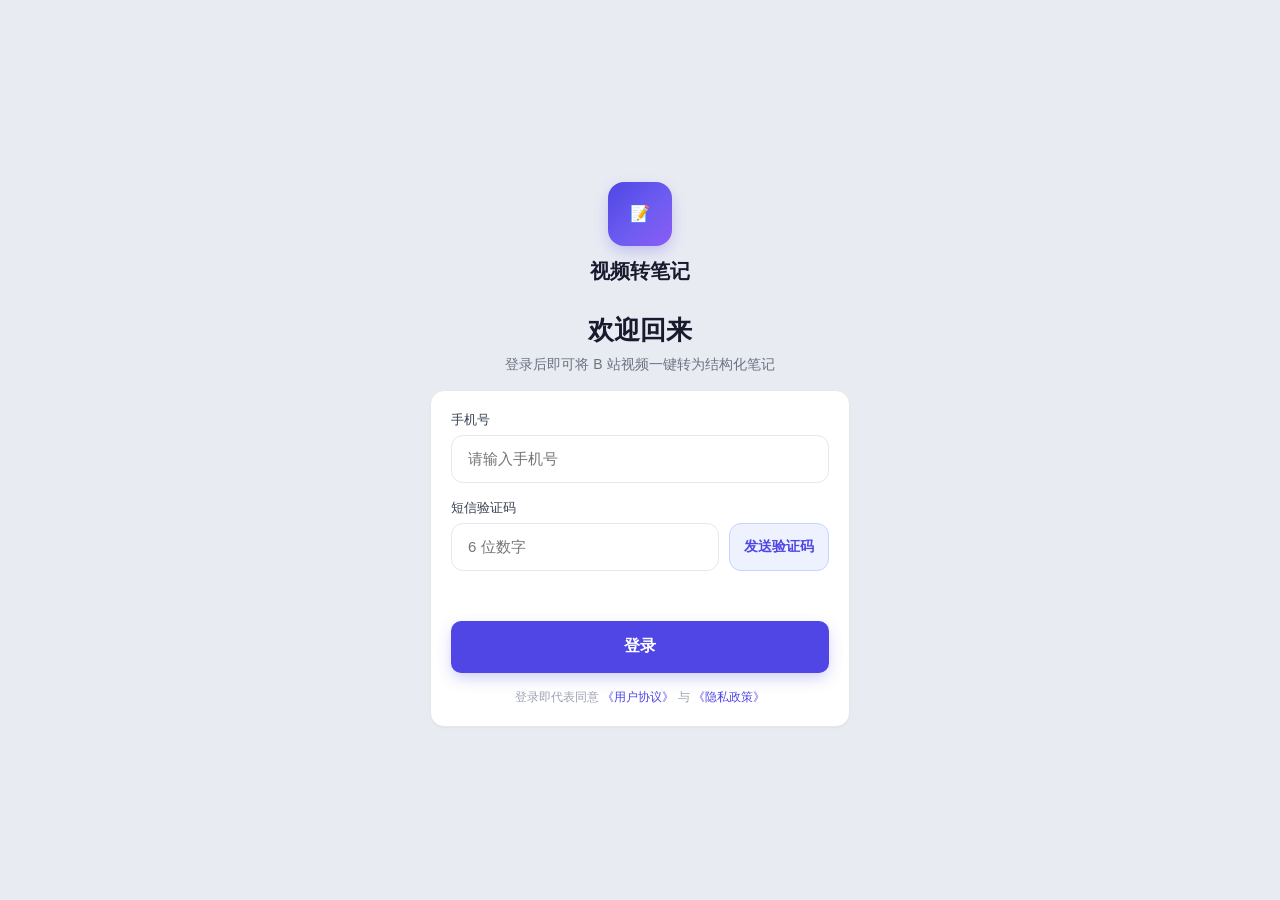
==== static/index.html @ a9d2d047 "前端重写：Gradio → FastAPI + 原生前端（路线 B） - 后端：service.py（业务逻辑层）+ main.py（FastAPI 路由 + Bearer 鉴权） - 数据：db.p" ====
<!DOCTYPE html>
<html lang="zh-CN">
<head>
<meta charset="UTF-8" />
<meta name="viewport" content="width=device-width, initial-scale=1.0" />
<title>视频转笔记</title>
<link rel="stylesheet" href="style.css" />
</head>
<body>

<!-- ============ 登录视图 ============ -->
<div id="login-view" class="login-view">
  <div class="login-card">
    <div class="brand-block">
      <div class="logo">📝</div>
      <div class="brand-name">视频转笔记</div>
    </div>
    <div class="login-title">
      <h1>欢迎回来</h1>
      <p>登录后即可将 B 站视频一键转为结构化笔记</p>
    </div>
    <div class="card login-form">
      <div class="field">
        <label class="field-label">手机号</label>
        <input id="phone-input" class="input" type="tel" placeholder="请输入手机号" maxlength="11" />
      </div>
      <div class="field">
        <label class="field-label">短信验证码</label>
        <div class="code-row">
          <div class="field" style="flex:1">
            <input id="code-input" class="input" type="text" placeholder="6 位数字" maxlength="6" />
          </div>
          <button id="send-code-btn" class="send-btn">发送验证码</button>
        </div>
      </div>
      <div id="login-msg" class="form-msg"></div>
      <button id="login-btn" class="btn btn-primary btn-lg">登录</button>
      <div class="terms">登录即代表同意 <a href="#">《用户协议》</a> 与 <a href="#">《隐私政策》</a></div>
    </div>
  </div>
</div>

<!-- ============ 主视图 ============ -->
<div id="main-view" class="container hidden">
  <!-- 顶部栏 -->
  <div class="topbar">
    <div class="user">
      <div class="avatar" id="avatar"></div>
      <div class="user-meta">
        <span class="label">已登录</span>
        <span class="phone" id="topbar-phone"></span>
      </div>
    </div>
    <div class="actions">
      <span class="balance-chip">💰 <span id="topbar-balance">0.00</span></span>
      <button id="recharge-btn" class="btn btn-primary btn-sm">充值</button>
      <button id="logout-btn" class="btn btn-ghost btn-sm">退出</button>
    </div>
  </div>

  <!-- Hero 渐变卡 -->
  <div class="hero-card">
    <div class="hero-eyebrow">AI 智能总结</div>
    <div class="hero-title">视频 → 总结笔记</div>
    <div class="hero-sub">粘贴 B 站视频链接，自动生成结构化 Markdown 笔记</div>
    <div class="url-row">
      <input id="url-input" type="text" placeholder="粘贴 B 站视频链接..." />
      <button id="start-btn" class="convert-btn">开始转换</button>
    </div>
  </div>

  <!-- 输出标签 -->
  <div class="card section">
    <div class="sec-head">
      <span class="title">输出标签 / 格式</span>
      <button id="manage-tags-btn" class="manage">管理 →</button>
    </div>
    <div id="preset-selector" class="tag-list"></div>
  </div>

  <!-- 余额卡 -->
  <div class="balance-card">
    <span class="lbl">账户余额</span>
    <span class="amt" id="balance-amt">¥0.00</span>
  </div>

  <!-- 任务列表 -->
  <div class="section">
    <div class="sec-head">
      <span class="title">转换任务进度表</span>
    </div>
    <div id="task-list" class="task-list"></div>
  </div>
</div>

<!-- ============ 转换确认弹窗 ============ -->
<div id="confirm-modal" class="modal-overlay">
  <div class="modal-card">
    <div class="modal-head">
      <div>
        <div class="eyebrow">确认开始转换</div>
        <h2 id="confirm-title"></h2>
      </div>
      <button class="close-btn" data-close="confirm-modal">✕</button>
    </div>
    <div class="sec-head" style="margin:0">
      <span class="title">选择要转换的分 P</span>
      <span id="selected-count" style="font-size:12px;color:var(--text-3);"></span>
    </div>
    <div id="ep-list" class="ep-list"></div>
    <div class="cost-section">
      <div class="cost-row"><span>当前余额</span><span class="val" id="est-balance"></span></div>
      <div class="cost-row"><span>本次费用</span><span class="val" id="est-amount" style="color:var(--amber)"></span></div>
      <div class="cost-divider"></div>
      <div class="cost-row total"><span>转换后余额</span><span class="val" id="est-after"></span></div>
    </div>
    <div class="warn">余额充足，本次转换将从余额中扣除，失败/取消不扣费。</div>
    <div class="modal-actions">
      <button class="btn btn-ghost" data-close="confirm-modal">取消</button>
      <button id="confirm-convert-btn" class="btn btn-primary">确认转换</button>
    </div>
  </div>
</div>

<!-- ============ 充值弹窗 ============ -->
<div id="recharge-modal" class="modal-overlay">
  <div class="modal-card">
    <div class="modal-head">
      <div>
        <div class="eyebrow">充值余额</div>
        <h2>选择充值金额</h2>
      </div>
      <button class="close-btn" data-close="recharge-modal">✕</button>
    </div>
    <div class="billing-info">
      • 0.8 元 / 15 分钟视频时长<br/>
      • 失败/取消不扣费，0 手续费<br/>
      • 示例：30 分钟 ≈ 1.6 元；2 小时 ≈ 6.4 元
    </div>
    <div class="amount-grid">
      <button class="amt" data-amount="10"><span class="val">¥10</span><span class="hint">≈ 3 小时</span></button>
      <button class="amt active" data-amount="30"><span class="val">¥30</span><span class="hint">≈ 9 小时</span></button>
      <button class="amt" data-amount="50"><span class="val">¥50</span><span class="hint">≈ 15 小时</span></button>
    </div>
    <div id="recharge-msg" class="form-msg"></div>
    <div class="modal-actions">
      <button class="btn btn-ghost" data-close="recharge-modal">稍后再说</button>
      <button id="pay-btn" class="btn btn-primary">模拟支付 ¥30.00</button>
    </div>
  </div>
</div>

<!-- ============ 标签管理弹窗 ============ -->
<div id="tags-modal" class="modal-overlay">
  <div class="modal-card">
    <div class="modal-head">
      <div>
        <div class="eyebrow">输出标签管理</div>
        <h2>为不同内容定制总结格式</h2>
      </div>
      <button class="close-btn" data-close="tags-modal">✕</button>
    </div>
    <div id="mgr-list" class="mgr-list"></div>
    <button id="new-tag-btn" class="btn btn-ghost btn-md">+ 新建标签</button>
    <div id="new-tag-form" class="card mgr-card hidden">
      <div class="field">
        <label class="field-label">标签名称</label>
        <input id="new-tag-name" class="input" placeholder="例如：学术分析" />
      </div>
      <div class="field">
        <label class="field-label">输出格式提示词</label>
        <textarea id="new-tag-prompt" class="input" rows="4" placeholder="告诉 AI 怎么排版总结"></textarea>
      </div>
      <div class="modal-actions">
        <button id="cancel-new-tag" class="btn btn-ghost">取消</button>
        <button id="save-new-tag" class="btn btn-primary">保存</button>
      </div>
    </div>
  </div>
</div>

<script src="marked.min.js"></script>
<script src="app.js"></script>
</body>
</html>
---- static/style.css ----
/* ============ 设计令牌（对齐 UI 稿）============ */
:root {
  --primary: #4F46E5;
  --primary-deep: #4338CA;
  --primary-100: #EEF2FF;
  --primary-200: #C7D2FE;
  --grad-primary: linear-gradient(135deg, #4F46E5 0%, #6D5CF0 55%, #8B5CF6 100%);
  --bg: #F7F8FC;
  --card: #FFFFFF;
  --text-1: #1A1A2E;
  --text-2: #374151;
  --text-3: #6B7280;
  --text-4: #9CA3AF;
  --border: #E5E7EB;
  --border-strong: #D1D5DB;
  --amber: #D97706;
  --amber-bg: #FEF3C7;
  --amber-soft: #FEFCE8;
  --green: #16A34A;
  --green-bg: #DCFCE7;
  --red: #DC2626;
  --red-bg: #FEE2E2;
  --red-soft: #FEF2F2;
  --gray: #6B7280;
  --gray-bg: #F3F4F6;
  --shadow-sm: 0 1px 2px rgba(0,0,0,0.04);
  --shadow-md: 0 4px 12px -2px rgba(0,0,0,0.06);
  --shadow-primary: 0 6px 16px -2px rgba(79,70,229,0.30);
  --font: 'Inter', -apple-system, BlinkMacSystemFont, 'PingFang SC', 'Noto Sans SC', 'Microsoft YaHei', sans-serif;
}

* { box-sizing: border-box; margin: 0; padding: 0; }
html, body { font-family: var(--font); color: var(--text-1); background: #E9EBF3; -webkit-font-smoothing: antialiased; }
body { min-height: 100vh; }

.container { max-width: 760px; margin: 0 auto; padding: 20px 16px 48px; }

a { color: var(--primary); text-decoration: none; }

/* ============ 按钮 ============ */
.btn {
  display: inline-flex; align-items: center; justify-content: center; gap: 6px;
  border: none; cursor: pointer; font-family: inherit; font-weight: 600;
  border-radius: 10px; transition: box-shadow .15s ease, transform .05s ease, opacity .15s ease;
}
.btn:hover { transform: translateY(-1px); }
.btn:disabled { opacity: .5; cursor: not-allowed; transform: none; }
.btn-primary { background: var(--primary); color: #fff; box-shadow: var(--shadow-primary); }
.btn-ghost { background: #fff; color: var(--text-2); border: 1px solid var(--border); }
.btn-danger { background: var(--red); color: #fff; }
.btn-sm { height: 36px; padding: 0 14px; font-size: 13px; }
.btn-md { height: 44px; padding: 0 18px; font-size: 14px; }
.btn-lg { height: 52px; padding: 0 24px; font-size: 16px; width: 100%; }

/* ============ 输入框 ============ */
.field { display: flex; flex-direction: column; gap: 6px; }
.field-label { font-size: 13px; font-weight: 500; color: var(--text-2); }
.input {
  height: 48px; padding: 0 16px; border-radius: 12px; border: 1px solid var(--border);
  background: #fff; font-size: 15px; font-family: inherit; color: var(--text-1);
  width: 100%; outline: none; transition: border-color .15s, box-shadow .15s;
}
.input:focus { border-color: var(--primary); box-shadow: 0 0 0 3px rgba(79,70,229,0.12); }
textarea.input { height: auto; padding: 12px 16px; line-height: 1.6; resize: vertical; }

/* ============ 卡片 ============ */
.card {
  background: #fff; border: 1px solid var(--border); border-radius: 14px;
  box-shadow: var(--shadow-sm); padding: 16px;
}

/* ============ 徽章 ============ */
.badge {
  display: inline-flex; align-items: center; gap: 5px;
  height: 22px; padding: 0 9px; border-radius: 6px;
  font-size: 11px; font-weight: 600; white-space: nowrap;
}

/* ============ 登录视图 ============ */
.login-view {
  min-height: 100vh; display: flex; align-items: center; justify-content: center; padding: 24px 16px;
}
.login-card { width: 100%; max-width: 420px; }
.brand-block { display: flex; flex-direction: column; align-items: center; gap: 12px; padding: 8px 0 20px; }
.logo {
  width: 64px; height: 64px; border-radius: 16px; background: var(--grad-primary);
  display: flex; align-items: center; justify-content: center; box-shadow: var(--shadow-primary);
}
.brand-name { font-size: 20px; font-weight: 700; }
.login-title { text-align: center; padding: 8px 0 16px; }
.login-title h1 { font-size: 26px; font-weight: 700; }
.login-title p { font-size: 14px; color: var(--text-3); margin-top: 8px; }
.login-form { display: flex; flex-direction: column; gap: 16px; padding: 20px; }
.code-row { display: flex; gap: 10px; }
.code-row .field { flex: 1; }
.send-btn { height: 48px; padding: 0 14px; border-radius: 12px; background: var(--primary-100); border: 1px solid var(--primary-200); color: var(--primary); font-size: 14px; font-weight: 600; white-space: nowrap; cursor: pointer; font-family: inherit; }
.send-btn:disabled { opacity: .5; cursor: not-allowed; }
.form-msg { font-size: 13px; color: var(--text-3); min-height: 18px; }
.terms { text-align: center; font-size: 12px; color: var(--text-4); }

/* ============ 顶部栏 ============ */
.topbar { display: flex; align-items: center; justify-content: space-between; margin-bottom: 16px; }
.topbar .user { display: flex; align-items: center; gap: 10px; }
.avatar {
  width: 40px; height: 40px; border-radius: 50%; background: var(--grad-primary); color: #fff;
  font-size: 15px; font-weight: 600; display: flex; align-items: center; justify-content: center; flex-shrink: 0;
}
.user-meta { display: flex; flex-direction: column; gap: 1px; }
.user-meta .label { font-size: 11px; color: var(--text-4); }
.user-meta .phone { font-size: 13px; font-weight: 600; }
.topbar .actions { display: flex; align-items: center; gap: 8px; }
.balance-chip {
  display: inline-flex; align-items: center; gap: 6px; height: 36px; padding: 0 14px;
  border-radius: 18px; background: var(--amber-bg); border: 1px solid #FCD34D;
  color: var(--amber); font-size: 13px; font-weight: 600;
}

/* ============ Hero 渐变卡 ============ */
.hero-card {
  background: var(--grad-primary); border-radius: 16px; padding: 20px; color: #fff;
  box-shadow: 0 8px 24px -4px rgba(79,70,229,0.35); margin-bottom: 16px;
  display: flex; flex-direction: column; gap: 14px;
}
.hero-eyebrow { font-size: 11px; font-weight: 600; color: var(--primary-200); letter-spacing: .3px; }
.hero-title { font-size: 22px; font-weight: 700; }
.hero-sub { font-size: 13px; color: var(--primary-200); line-height: 1.5; }
.url-row { display: flex; align-items: center; gap: 4px; height: 48px; background: #fff; border-radius: 12px; padding: 4px; }
.url-row input { flex: 1; height: 40px; border: none; outline: none; padding: 0 12px; font-size: 14px; font-family: inherit; color: var(--text-1); background: transparent; }
.url-row input::placeholder { color: var(--text-4); }
.convert-btn { height: 40px; padding: 0 16px; border-radius: 8px; background: var(--primary); color: #fff; font-size: 14px; font-weight: 600; border: none; cursor: pointer; white-space: nowrap; font-family: inherit; }

/* ============ 区块 ============ */
.section { margin-bottom: 16px; }
.sec-head { display: flex; align-items: center; justify-content: space-between; margin-bottom: 10px; }
.sec-head .title { display: flex; align-items: center; gap: 8px; font-size: 15px; font-weight: 700; }
.sec-head .manage { font-size: 12px; font-weight: 500; color: var(--primary); cursor: pointer; background: none; border: none; font-family: inherit; }

/* 输出标签选择器 */
.selector { display: flex; align-items: center; gap: 10px; height: 44px; padding: 0 14px; border-radius: 10px; background: #F9FAFB; border: 1px solid var(--border); cursor: pointer; }
.selector .name { flex: 1; font-size: 14px; font-weight: 500; }

/* 余额卡 */
.balance-card {
  display: flex; align-items: center; justify-content: space-between; padding: 14px 16px;
  border-radius: 12px; background: var(--amber-soft); border: 1px solid #FEF08A; margin-bottom: 16px;
}
.balance-card .lbl { font-size: 12px; color: #92400E; }
.balance-card .amt { font-size: 20px; font-weight: 700; color: #78350F; }

/* ============ 任务列表 ============ */
.task-list { display: flex; flex-direction: column; gap: 12px; }
.task-card { display: flex; flex-direction: column; gap: 10px; }
.task-top { display: flex; align-items: center; justify-content: space-between; }
.task-time { font-size: 11px; color: var(--text-4); }
.task-title { font-size: 15px; font-weight: 600; line-height: 1.45; }
.task-meta { display: flex; align-items: center; gap: 8px; font-size: 12px; color: var(--text-4); flex-wrap: wrap; }
.task-meta .cost { font-weight: 600; color: var(--text-2); }
.progress { height: 6px; border-radius: 3px; background: var(--gray-bg); overflow: hidden; }
.progress > i { display: block; height: 100%; border-radius: 3px; background: var(--amber); }
.task-actions { display: flex; gap: 8px; }
.task-actions .btn { flex: 1; }
.reason { display: flex; gap: 8px; padding: 8px 10px; border-radius: 6px; background: var(--red-soft); font-size: 12px; color: #991B1B; line-height: 1.5; }
.empty { text-align: center; padding: 40px 16px; color: var(--text-4); font-size: 14px; }

/* ============ 弹窗 ============ */
.modal-overlay {
  position: fixed; inset: 0; z-index: 999; background: rgba(14,14,26,0.55);
  display: none; align-items: center; justify-content: center; padding: 16px;
}
.modal-overlay.show { display: flex; }
.modal-card {
  width: 100%; max-width: 560px; max-height: 88vh; overflow-y: auto;
  background: #fff; border-radius: 16px; padding: 28px 28px 24px;
  box-shadow: 0 24px 60px -12px rgba(0,0,0,0.35);
  display: flex; flex-direction: column; gap: 18px;
}
.modal-head { display: flex; align-items: flex-start; justify-content: space-between; gap: 12px; }
.modal-head .eyebrow { font-size: 12px; font-weight: 600; color: var(--primary); margin-bottom: 4px; }
.modal-head h2 { font-size: 19px; font-weight: 700; line-height: 1.35; }
.close-btn { width: 32px; height: 32px; border-radius: 8px; border: none; background: var(--gray-bg); color: var(--text-3); font-size: 16px; cursor: pointer; font-family: inherit; }

/* 分P列表 */
.ep-list { display: flex; flex-direction: column; gap: 8px; }
.ep-item { display: flex; align-items: center; gap: 12px; padding: 10px 14px; border-radius: 10px; border: 1.5px solid var(--border); cursor: pointer; }
.ep-item.checked { border-color: var(--primary); background: var(--primary-100); }
.ep-item .num { font-size: 13px; font-weight: 700; color: var(--primary); }
.ep-item .t { flex: 1; font-size: 13px; font-weight: 500; }
.ep-item .time { font-size: 12px; color: var(--text-3); }

/* 费用明细 */
.cost-section { display: flex; flex-direction: column; gap: 8px; padding: 14px 16px; border-radius: 10px; background: #F9FAFB; }
.cost-row { display: flex; align-items: center; justify-content: space-between; font-size: 12px; font-weight: 500; color: var(--text-3); }
.cost-row .val { font-size: 13px; font-weight: 600; color: var(--text-1); }
.cost-divider { height: 1px; background: var(--border); }
.cost-row.total { font-size: 13px; font-weight: 600; color: var(--text-1); }
.cost-row.total .val { font-size: 16px; font-weight: 700; color: var(--green); }

.warn { display: flex; align-items: flex-start; gap: 8px; padding: 8px 12px; border-radius: 8px; background: #FFFBEB; border: 1px solid #FCD34D; font-size: 12px; font-weight: 500; color: #92400E; line-height: 1.5; }

.modal-actions { display: flex; gap: 12px; }
.modal-actions .btn { flex: 1; height: 48px; font-size: 14px; }

/* 充值弹窗 */
.billing-info { display: flex; flex-direction: column; gap: 6px; padding: 14px 16px; border-radius: 10px; background: var(--primary-100); border: 1px solid var(--primary-200); font-size: 12px; font-weight: 500; color: #3730A3; line-height: 1.6; }
.amount-grid { display: flex; gap: 10px; }
.amt { flex: 1; height: 68px; border-radius: 10px; border: 1px solid var(--border); display: flex; flex-direction: column; align-items: center; justify-content: center; gap: 4px; background: #fff; cursor: pointer; font-family: inherit; }
.amt .val { font-size: 18px; font-weight: 700; }
.amt .hint { font-size: 11px; color: var(--text-4); }
.amt.active { background: var(--primary-100); border: 2px solid var(--primary); }
.amt.active .val { color: var(--primary); }

/* 标签管理 */
.mgr-list { display: flex; flex-direction: column; gap: 10px; }
.mgr-card { display: flex; flex-direction: column; gap: 10px; }
.mgr-head { display: flex; align-items: center; gap: 10px; }
.mgr-head .name { font-size: 15px; font-weight: 600; }
.mgr-head .def-badge { height: 22px; padding: 0 8px; border-radius: 6px; background: var(--primary-100); color: var(--primary); font-size: 11px; font-weight: 600; display: flex; align-items: center; }
.mgr-head .spacer { flex: 1; }
.icon-btn { width: 32px; height: 32px; border-radius: 8px; background: var(--gray-bg); border: none; cursor: pointer; font-family: inherit; color: var(--text-3); font-size: 14px; }
.prompt-box { padding: 12px 14px; border-radius: 10px; background: #F9FAFB; border: 1px solid var(--border); font-size: 13px; color: var(--text-2); line-height: 22px; }

.hidden { display: none !important; }

/* 输出标签 pills */
.tag-list { display: flex; gap: 10px; flex-wrap: wrap; }
.tag-pill {
  display: inline-flex; align-items: center; gap: 8px; height: 40px; padding: 0 14px;
  border-radius: 10px; background: #F9FAFB; border: 1px solid var(--border);
  font-size: 13px; font-weight: 500; color: var(--text-2); cursor: pointer; font-family: inherit;
}
.tag-pill.active { background: var(--primary-100); border: 1.5px solid var(--primary); color: var(--primary); font-weight: 600; }
.tag-pill .t-dot { width: 8px; height: 8px; border-radius: 50%; }
.tag-pill .t-default { font-size: 10px; font-weight: 500; color: #6366F1; }

/* 笔记预览框（markdown 渲染） */
.preview-box {
  margin-top: 8px; padding: 14px 16px; border-radius: 10px;
  background: #fff; border: 1px solid var(--border);
  font-size: 14px; color: var(--text-2); line-height: 1.8;
  max-height: 420px; overflow-y: auto;
}
.markdown-body h1 { font-size: 20px; font-weight: 700; color: var(--text-1); margin: 8px 0 12px; line-height: 1.4; }
.markdown-body h2 { font-size: 17px; font-weight: 700; color: var(--text-1); margin: 16px 0 8px; padding-bottom: 6px; border-bottom: 1px solid var(--border); }
.markdown-body h3 { font-size: 15px; font-weight: 700; color: var(--text-1); margin: 12px 0 6px; }
.markdown-body p { margin: 8px 0; }
.markdown-body strong { font-weight: 700; color: var(--text-1); }
.markdown-body ul, .markdown-body ol { margin: 8px 0; padding-left: 22px; }
.markdown-body li { margin: 4px 0; }
.markdown-body code { font-family: ui-monospace, SFMono-Regular, Menlo, monospace; background: var(--gray-bg); padding: 1px 5px; border-radius: 4px; font-size: 13px; }
.markdown-body pre { background: #F6F8FA; border: 1px solid var(--border); border-radius: 8px; padding: 12px; overflow-x: auto; margin: 8px 0; }
.markdown-body pre code { background: none; padding: 0; }
.markdown-body blockquote { margin: 8px 0; padding: 8px 14px; border-left: 3px solid var(--primary-200); background: var(--primary-100); color: var(--text-2); border-radius: 0 6px 6px 0; }
.markdown-body hr { border: none; border-top: 1px solid var(--border); margin: 12px 0; }
.markdown-body table { border-collapse: collapse; margin: 8px 0; width: 100%; }
.markdown-body th, .markdown-body td { border: 1px solid var(--border); padding: 6px 10px; text-align: left; font-size: 13px; }
.markdown-body th { background: var(--gray-bg); font-weight: 600; }
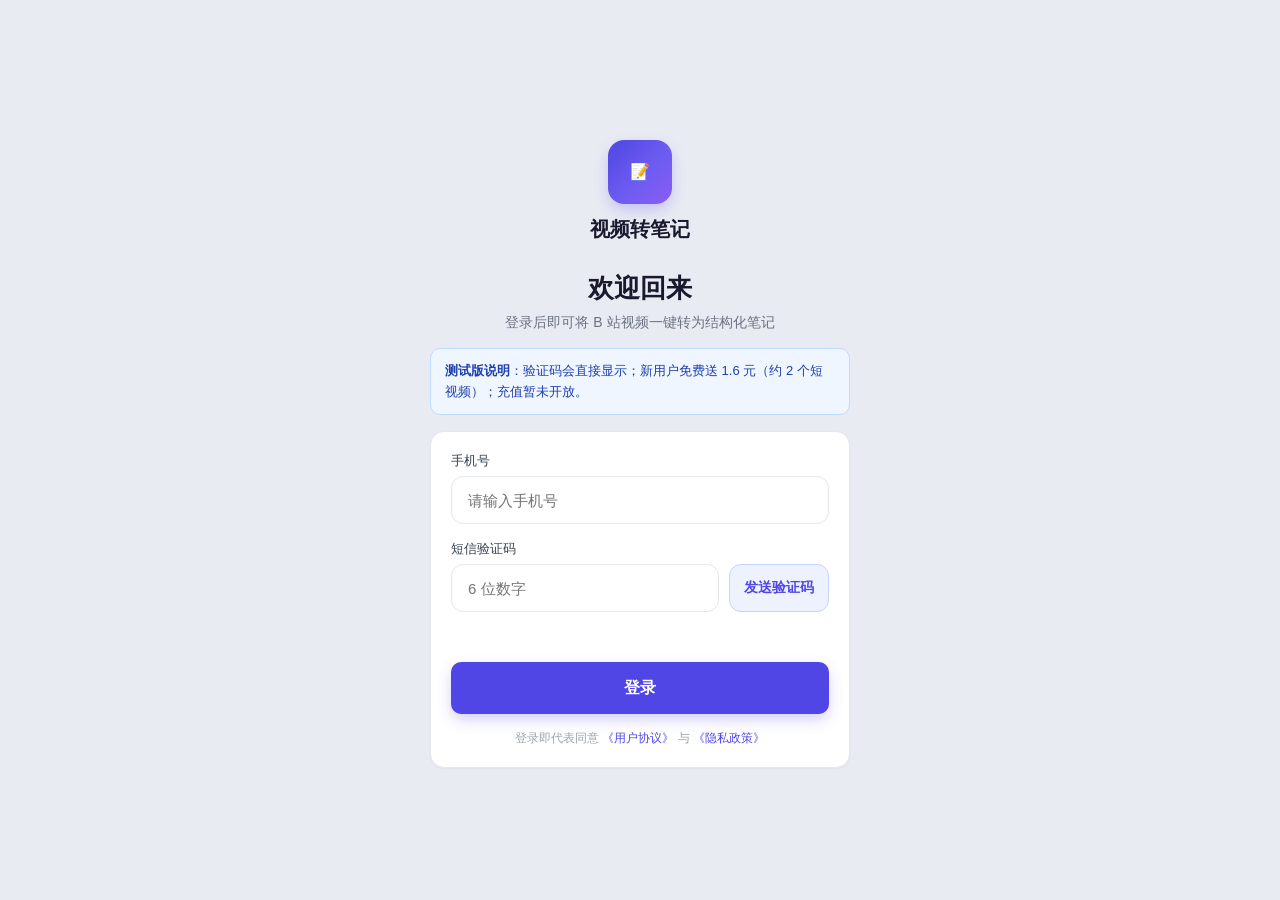
==== commit 74929df7: "测试版功能 + 看板重写（原生 HTML + ECharts） - 测试版：验证码直接显示、新用户送 1.6 元、禁用充值模拟支付、测试提示框、协议/隐私政策链接 - 缓存去重修复：命中缓存不新建记录" ====
--- a/static/index.html
+++ b/static/index.html
@@ -19,6 +19,9 @@
       <h1>欢迎回来</h1>
       <p>登录后即可将 B 站视频一键转为结构化笔记</p>
     </div>
+    <div class="test-notice">
+      <b>测试版说明</b>：验证码会直接显示；新用户免费送 1.6 元（约 2 个短视频）；充值暂未开放。
+    </div>
     <div class="card login-form">
       <div class="field">
         <label class="field-label">手机号</label>
@@ -35,7 +38,7 @@
       </div>
       <div id="login-msg" class="form-msg"></div>
       <button id="login-btn" class="btn btn-primary btn-lg">登录</button>
-      <div class="terms">登录即代表同意 <a href="#">《用户协议》</a> 与 <a href="#">《隐私政策》</a></div>
+      <div class="terms">登录即代表同意 <a href="#" id="terms-link">《用户协议》</a> 与 <a href="#" id="privacy-link">《隐私政策》</a></div>
     </div>
   </div>
 </div>
@@ -179,6 +182,17 @@
   </div>
 </div>
 
+<!-- ============ 合规文档弹窗 ============ -->
+<div id="legal-modal" class="modal-overlay">
+  <div class="modal-card">
+    <div class="modal-head">
+      <div><h2 id="legal-title"></h2></div>
+      <button class="close-btn" data-close="legal-modal">✕</button>
+    </div>
+    <div id="legal-content" class="markdown-body" style="max-height:70vh;overflow-y:auto;"></div>
+  </div>
+</div>
+
 <script src="marked.min.js"></script>
 <script src="app.js"></script>
 </body>
--- a/static/style.css
+++ b/static/style.css
@@ -221,6 +221,14 @@
 
 .hidden { display: none !important; }
 
+/* 测试版提示 */
+.test-notice {
+  margin-bottom: 16px; padding: 12px 14px; border-radius: 10px;
+  background: #EFF6FF; border: 1px solid #BFDBFE;
+  font-size: 13px; color: #1E40AF; line-height: 1.6;
+}
+.test-notice b { font-weight: 700; }
+
 /* 输出标签 pills */
 .tag-list { display: flex; gap: 10px; flex-wrap: wrap; }
 .tag-pill {
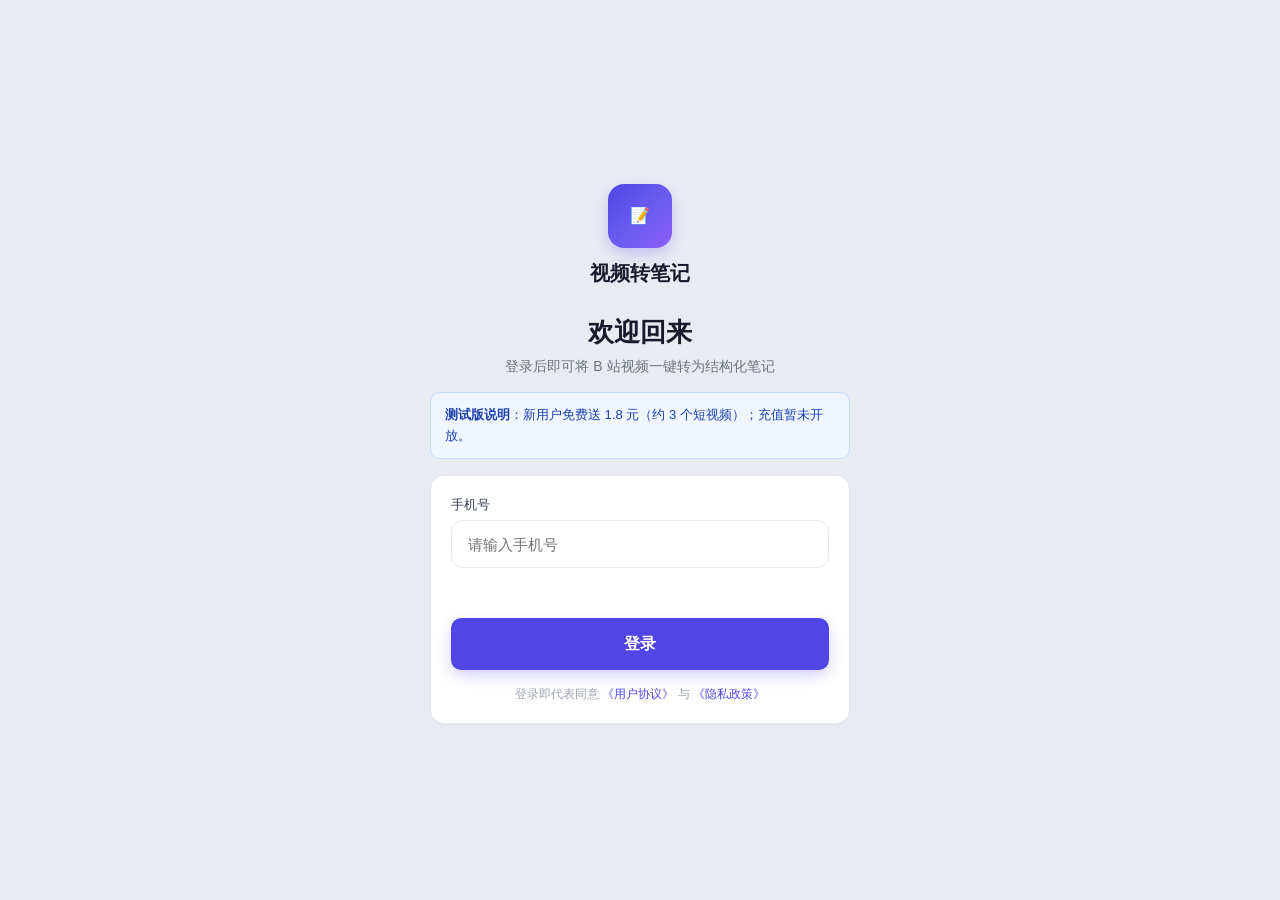
==== commit 023c5359: "登录免验证码 + 费率调整为 0.6 元/15 分钟 + 体验额度 1.8 元 - 登录改为直接输入手机号（去掉验证码校验，sms.py 保留待真实短信接入） - PRICE_PER_UNIT 0.8" ====
--- a/static/index.html
+++ b/static/index.html
@@ -20,21 +20,12 @@
       <p>登录后即可将 B 站视频一键转为结构化笔记</p>
     </div>
     <div class="test-notice">
-      <b>测试版说明</b>：验证码会直接显示；新用户免费送 1.6 元（约 2 个短视频）；充值暂未开放。
+      <b>测试版说明</b>：新用户免费送 1.8 元（约 3 个短视频）；充值暂未开放。
     </div>
     <div class="card login-form">
       <div class="field">
         <label class="field-label">手机号</label>
         <input id="phone-input" class="input" type="tel" placeholder="请输入手机号" maxlength="11" />
-      </div>
-      <div class="field">
-        <label class="field-label">短信验证码</label>
-        <div class="code-row">
-          <div class="field" style="flex:1">
-            <input id="code-input" class="input" type="text" placeholder="6 位数字" maxlength="6" />
-          </div>
-          <button id="send-code-btn" class="send-btn">发送验证码</button>
-        </div>
       </div>
       <div id="login-msg" class="form-msg"></div>
       <button id="login-btn" class="btn btn-primary btn-lg">登录</button>
@@ -94,6 +85,15 @@
     </div>
     <div id="task-list" class="task-list"></div>
   </div>
+
+  <!-- 页脚 -->
+  <div class="main-footer">
+    <a href="#" id="feedback-link">意见反馈</a>
+    <span>·</span>
+    <a href="#" id="footer-terms-link">用户协议</a>
+    <span>·</span>
+    <a href="#" id="footer-privacy-link">隐私政策</a>
+  </div>
 </div>
 
 <!-- ============ 转换确认弹窗 ============ -->
@@ -136,9 +136,9 @@
       <button class="close-btn" data-close="recharge-modal">✕</button>
     </div>
     <div class="billing-info">
-      • 0.8 元 / 15 分钟视频时长<br/>
+      • 0.6 元 / 15 分钟视频时长<br/>
       • 失败/取消不扣费，0 手续费<br/>
-      • 示例：30 分钟 ≈ 1.6 元；2 小时 ≈ 6.4 元
+      • 示例：30 分钟 ≈ 1.2 元；2 小时 ≈ 4.8 元
     </div>
     <div class="amount-grid">
       <button class="amt" data-amount="10"><span class="val">¥10</span><span class="hint">≈ 3 小时</span></button>
@@ -146,6 +146,10 @@
       <button class="amt" data-amount="50"><span class="val">¥50</span><span class="hint">≈ 15 小时</span></button>
     </div>
     <div id="recharge-msg" class="form-msg"></div>
+    <div id="recharge-qr" class="recharge-qr hidden">
+      <img id="recharge-qr-img" alt="支付二维码" />
+      <div class="qr-tip">请使用支付宝扫码支付，支付成功后自动到账</div>
+    </div>
     <div class="modal-actions">
       <button class="btn btn-ghost" data-close="recharge-modal">稍后再说</button>
       <button id="pay-btn" class="btn btn-primary">模拟支付 ¥30.00</button>
@@ -182,6 +186,35 @@
   </div>
 </div>
 
+<!-- ============ 意见反馈弹窗 ============ -->
+<div id="feedback-modal" class="modal-overlay">
+  <div class="modal-card">
+    <div class="modal-head">
+      <div>
+        <div class="eyebrow">意见反馈</div>
+        <h2>告诉我们你的问题或建议</h2>
+      </div>
+      <button class="close-btn" data-close="feedback-modal">✕</button>
+    </div>
+    <div class="field">
+      <label class="field-label">反馈类型</label>
+      <select id="fb-category" class="input">
+        <option value="问题反馈">问题反馈</option>
+        <option value="功能建议">功能建议</option>
+        <option value="其他">其他</option>
+      </select>
+    </div>
+    <div class="field">
+      <label class="field-label">反馈内容</label>
+      <textarea id="fb-content" class="input" rows="5" placeholder="请描述你遇到的问题或建议..."></textarea>
+    </div>
+    <div class="modal-actions">
+      <button class="btn btn-ghost" data-close="feedback-modal">取消</button>
+      <button id="fb-submit" class="btn btn-primary">提交反馈</button>
+    </div>
+  </div>
+</div>
+
 <!-- ============ 合规文档弹窗 ============ -->
 <div id="legal-modal" class="modal-overlay">
   <div class="modal-card">
@@ -194,6 +227,7 @@
 </div>
 
 <script src="marked.min.js"></script>
+<script src="mermaid.min.js"></script>
 <script src="app.js"></script>
 </body>
 </html>
--- a/static/style.css
+++ b/static/style.css
@@ -91,10 +91,6 @@
 .login-title h1 { font-size: 26px; font-weight: 700; }
 .login-title p { font-size: 14px; color: var(--text-3); margin-top: 8px; }
 .login-form { display: flex; flex-direction: column; gap: 16px; padding: 20px; }
-.code-row { display: flex; gap: 10px; }
-.code-row .field { flex: 1; }
-.send-btn { height: 48px; padding: 0 14px; border-radius: 12px; background: var(--primary-100); border: 1px solid var(--primary-200); color: var(--primary); font-size: 14px; font-weight: 600; white-space: nowrap; cursor: pointer; font-family: inherit; }
-.send-btn:disabled { opacity: .5; cursor: not-allowed; }
 .form-msg { font-size: 13px; color: var(--text-3); min-height: 18px; }
 .terms { text-align: center; font-size: 12px; color: var(--text-4); }
 
@@ -221,6 +217,16 @@
 
 .hidden { display: none !important; }
 
+/* 充值二维码 */
+.recharge-qr { display: flex; flex-direction: column; align-items: center; gap: 8px; padding: 16px; }
+.recharge-qr img { width: 200px; height: 200px; border: 1px solid var(--border); border-radius: 10px; background: #fff; }
+.recharge-qr .qr-tip { font-size: 13px; color: var(--text-2); }
+
+/* 页脚 */
+.main-footer { display: flex; align-items: center; justify-content: center; gap: 10px; padding: 20px 0 8px; font-size: 12px; color: var(--text-4); }
+.main-footer a { color: var(--text-3); }
+.main-footer a:hover { color: var(--primary); }
+
 /* 测试版提示 */
 .test-notice {
   margin-bottom: 16px; padding: 12px 14px; border-radius: 10px;
@@ -240,12 +246,12 @@
 .tag-pill .t-dot { width: 8px; height: 8px; border-radius: 50%; }
 .tag-pill .t-default { font-size: 10px; font-weight: 500; color: #6366F1; }
 
-/* 笔记预览框（markdown 渲染） */
+/* 笔记预览框（markdown 渲染，超出屏幕 3/4 高度时框内滚动） */
 .preview-box {
   margin-top: 8px; padding: 14px 16px; border-radius: 10px;
   background: #fff; border: 1px solid var(--border);
   font-size: 14px; color: var(--text-2); line-height: 1.8;
-  max-height: 420px; overflow-y: auto;
+  max-height: 75vh; overflow-y: auto;
 }
 .markdown-body h1 { font-size: 20px; font-weight: 700; color: var(--text-1); margin: 8px 0 12px; line-height: 1.4; }
 .markdown-body h2 { font-size: 17px; font-weight: 700; color: var(--text-1); margin: 16px 0 8px; padding-bottom: 6px; border-bottom: 1px solid var(--border); }
@@ -262,3 +268,7 @@
 .markdown-body table { border-collapse: collapse; margin: 8px 0; width: 100%; }
 .markdown-body th, .markdown-body td { border: 1px solid var(--border); padding: 6px 10px; text-align: left; font-size: 13px; }
 .markdown-body th { background: var(--gray-bg); font-weight: 600; }
+
+/* mermaid 图表 */
+.mermaid-diagram { margin: 12px 0; padding: 12px; background: #fff; border: 1px solid var(--border); border-radius: 10px; overflow-x: auto; text-align: center; }
+.mermaid-diagram svg { max-width: 100%; height: auto; }
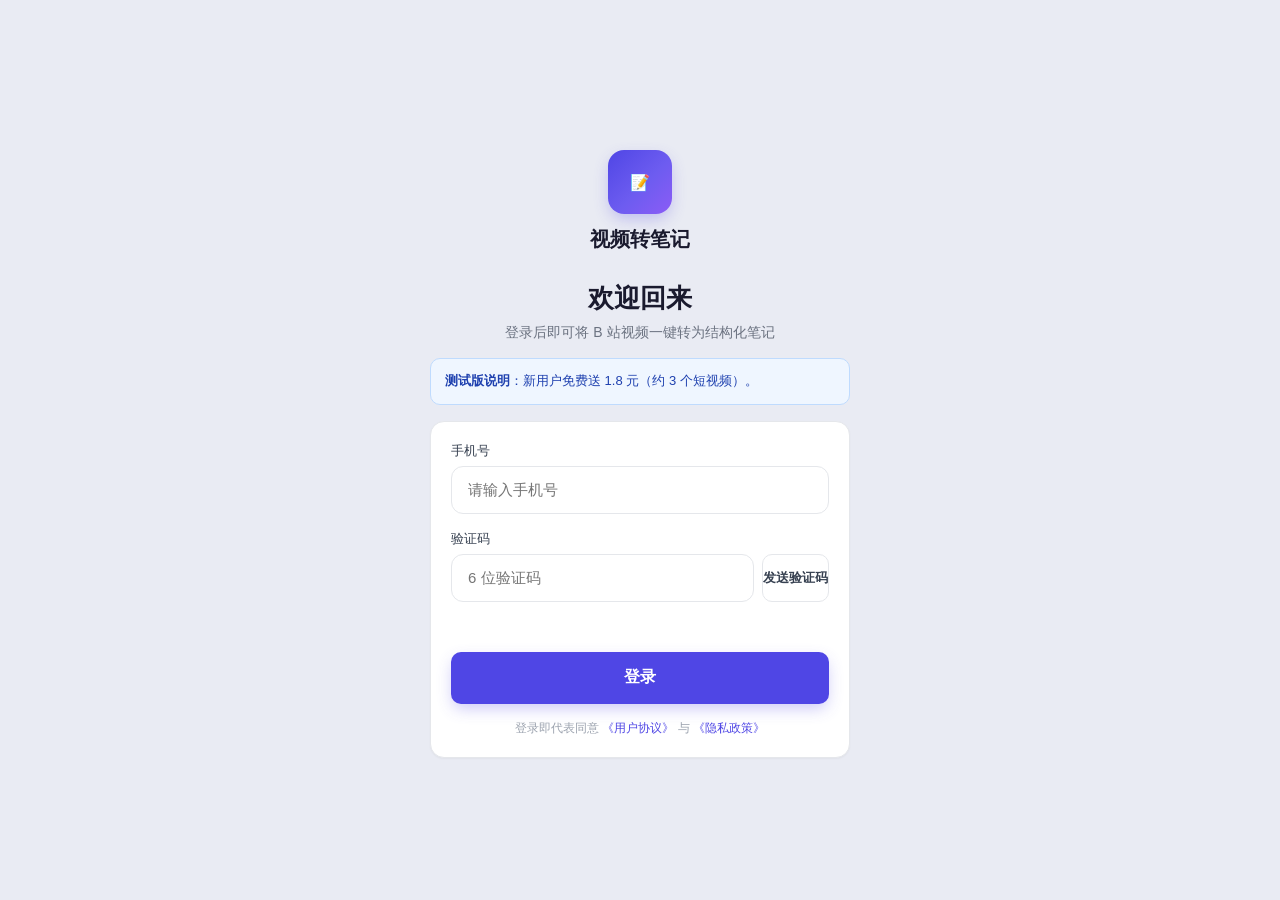
==== commit afb95933: "前端：验证码登录 + 付费视频确认 + 看板 Tab 重构 - 登录页加验证码输入框 + 发送验证码（60s 倒计时） - 付费视频提示弹窗（确认后继续/取消停止） - 管理看板 Tab 切换（数据看" ====
--- a/static/index.html
+++ b/static/index.html
@@ -20,12 +20,19 @@
       <p>登录后即可将 B 站视频一键转为结构化笔记</p>
     </div>
     <div class="test-notice">
-      <b>测试版说明</b>：新用户免费送 1.8 元（约 3 个短视频）；充值暂未开放。
+      <b>测试版说明</b>：新用户免费送 1.8 元（约 3 个短视频）。
     </div>
     <div class="card login-form">
       <div class="field">
         <label class="field-label">手机号</label>
         <input id="phone-input" class="input" type="tel" placeholder="请输入手机号" maxlength="11" />
+      </div>
+      <div class="field">
+        <label class="field-label">验证码</label>
+        <div style="display:flex; gap:8px;">
+          <input id="code-input" class="input" type="text" inputmode="numeric" placeholder="6 位验证码" maxlength="6" style="flex:1;" />
+          <button id="send-code-btn" class="btn btn-ghost" type="button" style="white-space:nowrap; flex-shrink:0;">发送验证码</button>
+        </div>
       </div>
       <div id="login-msg" class="form-msg"></div>
       <button id="login-btn" class="btn btn-primary btn-lg">登录</button>
@@ -125,6 +132,23 @@
   </div>
 </div>
 
+<div id="paid-video-modal" class="modal-overlay">
+  <div class="modal-card">
+    <div class="modal-head">
+      <div>
+        <div class="eyebrow">⚠️ 付费/充电视频提示</div>
+        <h2>该视频可能是付费或充电内容</h2>
+      </div>
+      <button class="close-btn" data-close="paid-video-modal">✕</button>
+    </div>
+    <div class="warn" id="paid-video-msg" style="line-height:1.6;"></div>
+    <div class="modal-actions">
+      <button class="btn btn-ghost" id="paid-video-cancel">取消转换</button>
+      <button id="paid-video-confirm" class="btn btn-primary">仍要转换</button>
+    </div>
+  </div>
+</div>
+
 <!-- ============ 充值弹窗 ============ -->
 <div id="recharge-modal" class="modal-overlay">
   <div class="modal-card">
